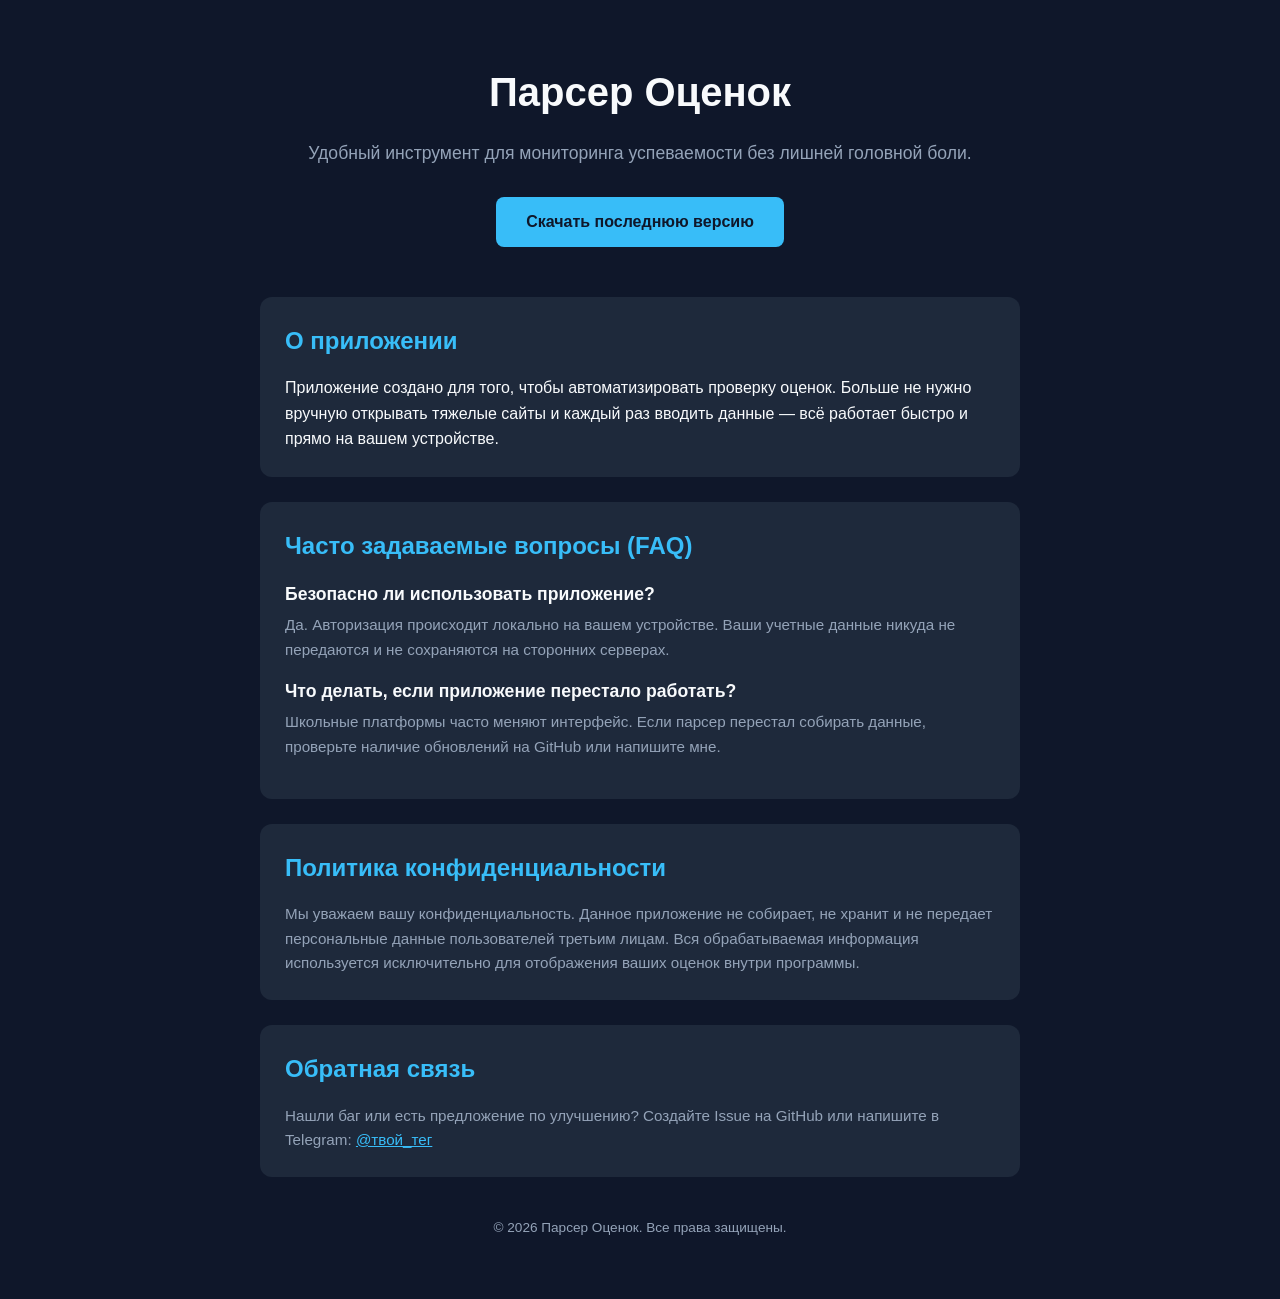
==== index.html @ 90a12544 "Add initial index.html for Парсер Оценок application Initial commit of the index.html file containin" ====
<!DOCTYPE html>
<html lang="ru">
<head>
    <meta charset="UTF-8">
    <meta name="viewport" content="width=device-width, initial-scale=1.0">
    <title>Парсер Оценок — Быстрый доступ к успеваемости</title>
    <style>
        :root {
            --bg-color: #0f172a;
            --card-bg: #1e293b;
            --text-color: #f8fafc;
            --text-muted: #94a3b8;
            --accent: #38bdf8;
            --accent-hover: #0ea5e9;
        }
        * {
            box-sizing: border-box;
            margin: 0;
            padding: 0;
            font-family: -apple-system, BlinkMacSystemFont, "Segoe UI", Roboto, sans-serif;
        }
        body {
            background-color: var(--bg-color);
            color: var(--text-color);
            line-height: 1.6;
            padding: 20px;
        }
        .container {
            max-width: 800px;
            margin: 0 auto;
            padding: 40px 20px;
        }
        header {
            text-align: center;
            margin-bottom: 50px;
        }
        h1 {
            font-size: 2.5rem;
            margin-bottom: 15px;
            color: var(--text-color);
        }
        p.subtitle {
            font-size: 1.1rem;
            color: var(--text-muted);
            margin-bottom: 30px;
        }
        .btn {
            display: inline-block;
            background-color: var(--accent);
            color: #0f172a;
            font-weight: bold;
            padding: 12px 30px;
            border-radius: 8px;
            text-decoration: none;
            transition: background 0.2s;
        }
        .btn:hover {
            background-color: var(--accent-hover);
        }
        section {
            background: var(--card-bg);
            padding: 25px;
            border-radius: 12px;
            margin-bottom: 25px;
        }
        h2 {
            font-size: 1.5rem;
            margin-bottom: 15px;
            color: var(--accent);
        }
        ul {
            padding-left: 20px;
            color: var(--text-muted);
        }
        li {
            margin-bottom: 10px;
        }
        .faq-item {
            margin-bottom: 15px;
        }
        .faq-item h3 {
            font-size: 1.1rem;
            margin-bottom: 5px;
        }
        .faq-item p {
            color: var(--text-muted);
            font-size: 0.95rem;
        }
        footer {
            text-align: center;
            color: var(--text-muted);
            font-size: 0.85rem;
            margin-top: 40px;
        }
    </style>
</head>
<body>
    <div class="container">
        <header>
            <h1>Парсер Оценок</h1>
            <p class="subtitle">Удобный инструмент для мониторинга успеваемости без лишней головной боли.</p>
            <a href="https://github.com/ТВОЙ_АККАУНТ/ТВОЙ_РЕПОЗИТОРИЙ/releases/latest" class="btn">Скачать последнюю версию</a>
        </header>

        <section>
            <h2>О приложении</h2>
            <p>Приложение создано для того, чтобы автоматизировать проверку оценок. Больше не нужно вручную открывать тяжелые сайты и каждый раз вводить данные — всё работает быстро и прямо на вашем устройстве.</p>
        </section>

        <section>
            <h2>Часто задаваемые вопросы (FAQ)</h2>
            <div class="faq-item">
                <h3>Безопасно ли использовать приложение?</h3>
                <p>Да. Авторизация происходит локально на вашем устройстве. Ваши учетные данные никуда не передаются и не сохраняются на сторонних серверах.</p>
            </div>
            <div class="faq-item">
                <h3>Что делать, если приложение перестало работать?</h3>
                <p>Школьные платформы часто меняют интерфейс. Если парсер перестал собирать данные, проверьте наличие обновлений на GitHub или напишите мне.</p>
            </div>
        </section>

        <section>
            <h2>Политика конфиденциальности</h2>
            <p style="color: var(--text-muted); font-size: 0.95rem;">
                Мы уважаем вашу конфиденциальность. Данное приложение не собирает, не хранит и не передает персональные данные пользователей третьим лицам. Вся обрабатываемая информация используется исключительно для отображения ваших оценок внутри программы.
            </p>
        </section>

        <section>
            <h2>Обратная связь</h2>
            <p style="color: var(--text-muted); font-size: 0.95rem;">
                Нашли баг или есть предложение по улучшению? Создайте Issue на GitHub или напишите в Telegram: <a href="https://t.me/ТВОЙ_ТЕЛЕГРАМ" style="color: var(--accent);">@твой_тег</a>
            </p>
        </section>

        <footer>
            <p>&copy; 2026 Парсер Оценок. Все права защищены.</p>
        </footer>
    </div>
</body>
</html>
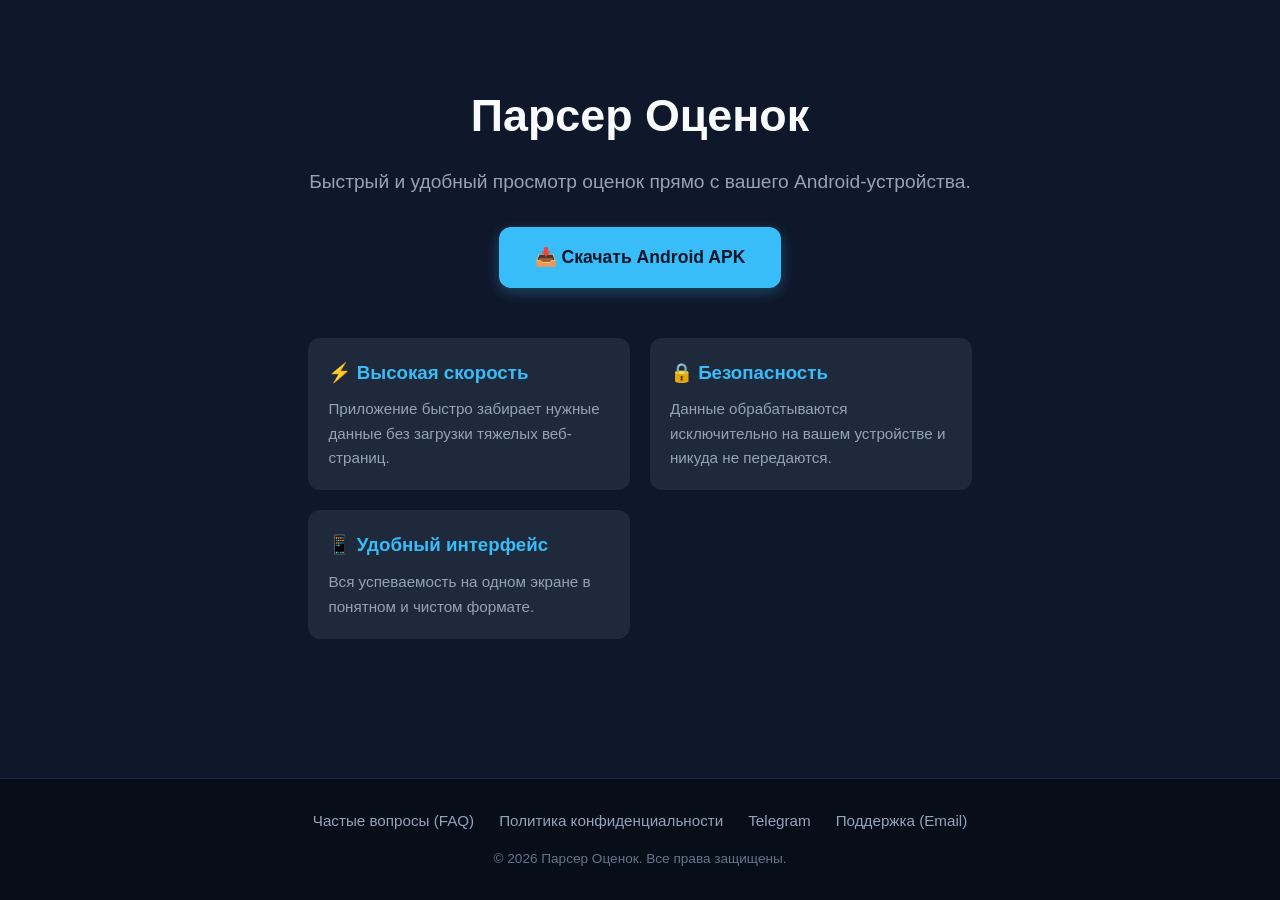
==== commit f147c358: "Revise index.html for title and layout enhancements Updated the title and improved the layout and st" ====
--- a/index.html
+++ b/index.html
@@ -3,7 +3,7 @@
 <head>
     <meta charset="UTF-8">
     <meta name="viewport" content="width=device-width, initial-scale=1.0">
-    <title>Парсер Оценок — Быстрый доступ к успеваемости</title>
+    <title>Парсер Оценок — Скачать APK</title>
     <style>
         :root {
             --bg-color: #0f172a;
@@ -13,129 +13,75 @@
             --accent: #38bdf8;
             --accent-hover: #0ea5e9;
         }
-        * {
-            box-sizing: border-box;
-            margin: 0;
-            padding: 0;
-            font-family: -apple-system, BlinkMacSystemFont, "Segoe UI", Roboto, sans-serif;
-        }
-        body {
-            background-color: var(--bg-color);
-            color: var(--text-color);
-            line-height: 1.6;
-            padding: 20px;
-        }
-        .container {
-            max-width: 800px;
-            margin: 0 auto;
-            padding: 40px 20px;
-        }
-        header {
-            text-align: center;
-            margin-bottom: 50px;
-        }
-        h1 {
-            font-size: 2.5rem;
-            margin-bottom: 15px;
-            color: var(--text-color);
-        }
-        p.subtitle {
-            font-size: 1.1rem;
-            color: var(--text-muted);
-            margin-bottom: 30px;
-        }
-        .btn {
-            display: inline-block;
+        * { box-sizing: border-box; margin: 0; padding: 0; font-family: -apple-system, BlinkMacSystemFont, "Segoe UI", Roboto, sans-serif; }
+        body { background-color: var(--bg-color); color: var(--text-color); line-height: 1.6; display: flex; flex-direction: column; min-height: 100vh; }
+        .container { max-width: 800px; margin: 0 auto; padding: 40px 20px; flex: 1; }
+        header { text-align: center; margin-top: 40px; margin-bottom: 40px; }
+        h1 { font-size: 2.8rem; margin-bottom: 15px; }
+        p.subtitle { font-size: 1.2rem; color: var(--text-muted); margin-bottom: 30px; }
+        .btn-download {
+            display: inline-flex;
+            align-items: center;
+            gap: 10px;
             background-color: var(--accent);
             color: #0f172a;
             font-weight: bold;
-            padding: 12px 30px;
-            border-radius: 8px;
+            font-size: 1.1rem;
+            padding: 16px 36px;
+            border-radius: 12px;
             text-decoration: none;
-            transition: background 0.2s;
+            transition: all 0.2s ease;
+            box-shadow: 0 4px 14px rgba(56, 189, 248, 0.3);
         }
-        .btn:hover {
-            background-color: var(--accent-hover);
-        }
-        section {
-            background: var(--card-bg);
-            padding: 25px;
-            border-radius: 12px;
-            margin-bottom: 25px;
-        }
-        h2 {
-            font-size: 1.5rem;
-            margin-bottom: 15px;
-            color: var(--accent);
-        }
-        ul {
-            padding-left: 20px;
-            color: var(--text-muted);
-        }
-        li {
-            margin-bottom: 10px;
-        }
-        .faq-item {
-            margin-bottom: 15px;
-        }
-        .faq-item h3 {
-            font-size: 1.1rem;
-            margin-bottom: 5px;
-        }
-        .faq-item p {
-            color: var(--text-muted);
-            font-size: 0.95rem;
-        }
-        footer {
-            text-align: center;
-            color: var(--text-muted);
-            font-size: 0.85rem;
-            margin-top: 40px;
-        }
+        .btn-download:hover { background-color: var(--accent-hover); transform: translateY(-2px); }
+        .features { display: grid; grid-template-columns: repeat(auto-fit, minmax(220px, 1fr)); gap: 20px; margin-top: 50px; }
+        .feature-card { background: var(--card-bg); padding: 20px; border-radius: 12px; }
+        .feature-card h3 { color: var(--accent); margin-bottom: 10px; }
+        .feature-card p { color: var(--text-muted); font-size: 0.95rem; }
+        
+        /* Подвал сайта (Footer) */
+        footer { background: #070d19; padding: 30px 20px; text-align: center; border-top: 1px solid #1e293b; margin-top: 60px; }
+        .footer-links { display: flex; justify-content: center; gap: 25px; flex-wrap: wrap; margin-bottom: 15px; }
+        .footer-links a { color: var(--text-muted); text-decoration: none; font-size: 0.95rem; transition: color 0.2s; }
+        .footer-links a:hover { color: var(--accent); }
+        .copyright { color: #64748b; font-size: 0.85rem; }
     </style>
 </head>
 <body>
     <div class="container">
         <header>
             <h1>Парсер Оценок</h1>
-            <p class="subtitle">Удобный инструмент для мониторинга успеваемости без лишней головной боли.</p>
-            <a href="https://github.com/ТВОЙ_АККАУНТ/ТВОЙ_РЕПОЗИТОРИЙ/releases/latest" class="btn">Скачать последнюю версию</a>
+            <p class="subtitle">Быстрый и удобный просмотр оценок прямо с вашего Android-устройства.</p>
+            <!-- Ссылку ниже замени на скопированную ссылку на .apk из GitHub Releases -->
+            <a href="ВСТАВЬ_СЮДА_ПРЯМУЮ_ССЫЛКУ_НА_APK" class="btn-download">
+                📥 Скачать Android APK
+            </a>
         </header>
 
-        <section>
-            <h2>О приложении</h2>
-            <p>Приложение создано для того, чтобы автоматизировать проверку оценок. Больше не нужно вручную открывать тяжелые сайты и каждый раз вводить данные — всё работает быстро и прямо на вашем устройстве.</p>
-        </section>
+        <div class="features">
+            <div class="feature-card">
+                <h3>⚡ Высокая скорость</h3>
+                <p>Приложение быстро забирает нужные данные без загрузки тяжелых веб-страниц.</p>
+            </div>
+            <div class="feature-card">
+                <h3>🔒 Безопасность</h3>
+                <p>Данные обрабатываются исключительно на вашем устройстве и никуда не передаются.</p>
+            </div>
+            <div class="feature-card">
+                <h3>📱 Удобный интерфейс</h3>
+                <p>Вся успеваемость на одном экране в понятном и чистом формате.</p>
+            </div>
+        </div>
+    </div>
 
-        <section>
-            <h2>Часто задаваемые вопросы (FAQ)</h2>
-            <div class="faq-item">
-                <h3>Безопасно ли использовать приложение?</h3>
-                <p>Да. Авторизация происходит локально на вашем устройстве. Ваши учетные данные никуда не передаются и не сохраняются на сторонних серверах.</p>
-            </div>
-            <div class="faq-item">
-                <h3>Что делать, если приложение перестало работать?</h3>
-                <p>Школьные платформы часто меняют интерфейс. Если парсер перестал собирать данные, проверьте наличие обновлений на GitHub или напишите мне.</p>
-            </div>
-        </section>
-
-        <section>
-            <h2>Политика конфиденциальности</h2>
-            <p style="color: var(--text-muted); font-size: 0.95rem;">
-                Мы уважаем вашу конфиденциальность. Данное приложение не собирает, не хранит и не передает персональные данные пользователей третьим лицам. Вся обрабатываемая информация используется исключительно для отображения ваших оценок внутри программы.
-            </p>
-        </section>
-
-        <section>
-            <h2>Обратная связь</h2>
-            <p style="color: var(--text-muted); font-size: 0.95rem;">
-                Нашли баг или есть предложение по улучшению? Создайте Issue на GitHub или напишите в Telegram: <a href="https://t.me/ТВОЙ_ТЕЛЕГРАМ" style="color: var(--accent);">@твой_тег</a>
-            </p>
-        </section>
-
-        <footer>
-            <p>&copy; 2026 Парсер Оценок. Все права защищены.</p>
-        </footer>
-    </div>
+    <footer>
+        <div class="footer-links">
+            <a href="faq.html">Частые вопросы (FAQ)</a>
+            <a href="privacy.html">Политика конфиденциальности</a>
+            <a href="https://t.me/ТВОЙ_ТЕЛЕГРАМ" target="_blank">Telegram</a>
+            <a href="mailto:твой_email@gmail.com">Поддержка (Email)</a>
+        </div>
+        <p class="copyright">&copy; 2026 Парсер Оценок. Все права защищены.</p>
+    </footer>
 </body>
 </html>
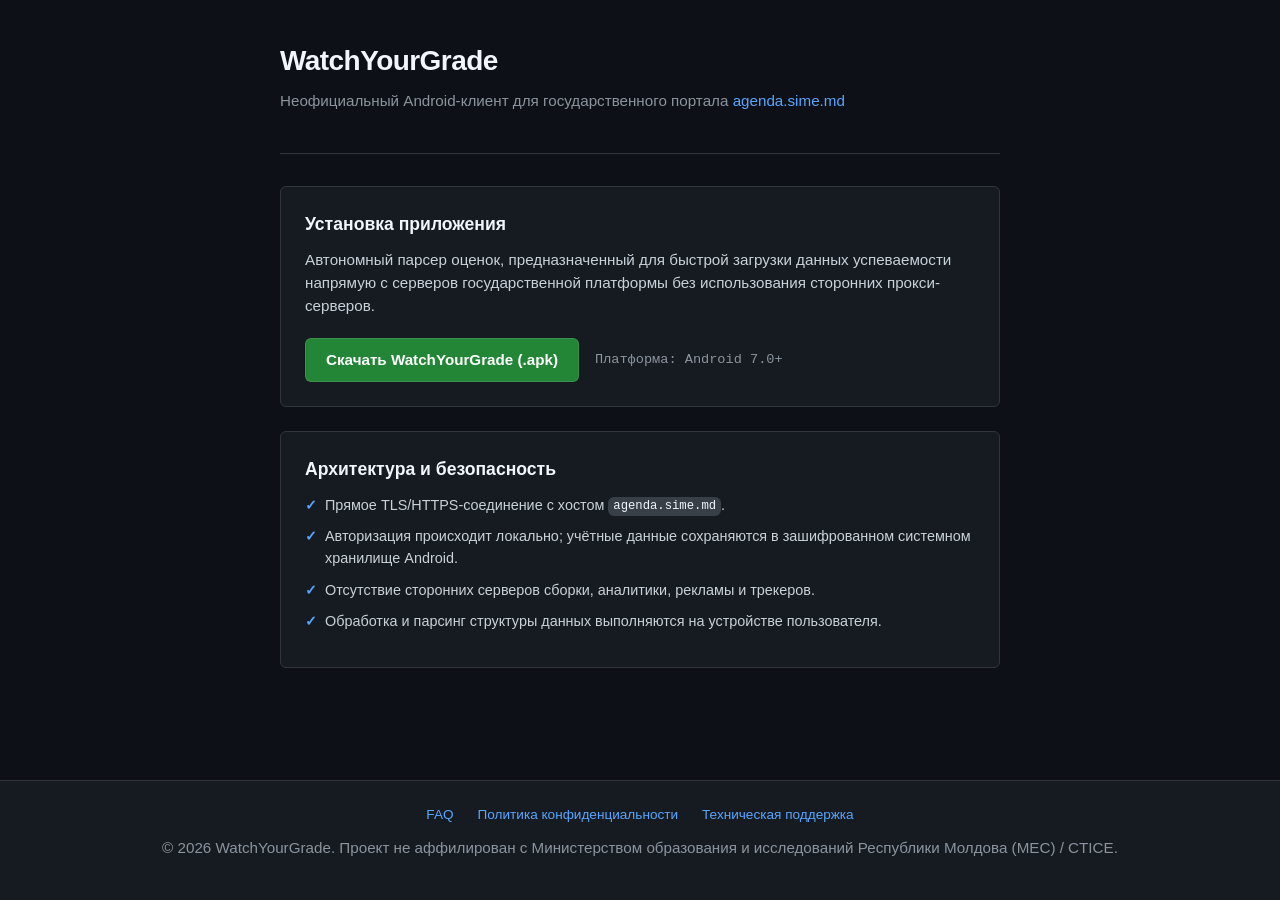
==== commit 833afc67: "Revise index.html for WatchYourGrade app Updated the title and meta description for SEO. Modified st" ====
--- a/index.html
+++ b/index.html
@@ -3,85 +3,234 @@
 <head>
     <meta charset="UTF-8">
     <meta name="viewport" content="width=device-width, initial-scale=1.0">
-    <title>Парсер Оценок — Скачать APK</title>
+    <meta name="description" content="WatchYourGrade — автономный неофициальный Android-клиент для электронного дневника agenda.sime.md">
+    <title>WatchYourGrade — Android Client for agenda.sime.md</title>
     <style>
         :root {
-            --bg-color: #0f172a;
-            --card-bg: #1e293b;
-            --text-color: #f8fafc;
-            --text-muted: #94a3b8;
-            --accent: #38bdf8;
-            --accent-hover: #0ea5e9;
-        }
-        * { box-sizing: border-box; margin: 0; padding: 0; font-family: -apple-system, BlinkMacSystemFont, "Segoe UI", Roboto, sans-serif; }
-        body { background-color: var(--bg-color); color: var(--text-color); line-height: 1.6; display: flex; flex-direction: column; min-height: 100vh; }
-        .container { max-width: 800px; margin: 0 auto; padding: 40px 20px; flex: 1; }
-        header { text-align: center; margin-top: 40px; margin-bottom: 40px; }
-        h1 { font-size: 2.8rem; margin-bottom: 15px; }
-        p.subtitle { font-size: 1.2rem; color: var(--text-muted); margin-bottom: 30px; }
+            --bg: #0d1117;
+            --panel: #161b22;
+            --border: #30363d;
+            --text-main: #c9d1d9;
+            --text-heading: #f0f6fc;
+            --text-muted: #8b949e;
+            --accent: #58a6ff;
+            --btn-bg: #238636;
+            --btn-hover: #2ea043;
+            --code-bg: #6e768166;
+        }
+
+        * {
+            box-sizing: border-box;
+            margin: 0;
+            padding: 0;
+            font-family: -apple-system, BlinkMacSystemFont, "Segoe UI", Helvetica, Arial, sans-serif;
+        }
+
+        body {
+            background-color: var(--bg);
+            color: var(--text-main);
+            line-height: 1.5;
+            display: flex;
+            flex-direction: column;
+            min-height: 100vh;
+            padding: 0;
+            margin: 0;
+        }
+
+        .container {
+            max-width: 760px;
+            width: 100%;
+            margin: 0 auto;
+            padding: 40px 20px;
+            flex: 1;
+        }
+
+        header {
+            border-bottom: 1px solid var(--border);
+            padding-bottom: 24px;
+            margin-bottom: 32px;
+        }
+
+        h1 {
+            font-size: 1.75rem;
+            color: var(--text-heading);
+            font-weight: 600;
+            letter-spacing: -0.02em;
+            margin-bottom: 8px;
+        }
+
+        .subtitle {
+            color: var(--text-muted);
+            font-size: 0.95rem;
+        }
+
+        .subtitle a {
+            color: var(--accent);
+            text-decoration: none;
+        }
+
+        .subtitle a:hover {
+            text-decoration: underline;
+        }
+
+        .card {
+            background-color: var(--panel);
+            border: 1px solid var(--border);
+            border-radius: 6px;
+            padding: 24px;
+            margin-bottom: 24px;
+        }
+
+        .card-title {
+            font-size: 1.1rem;
+            color: var(--text-heading);
+            font-weight: 600;
+            margin-bottom: 12px;
+            display: flex;
+            align-items: center;
+            justify-content: space-between;
+        }
+
+        p {
+            font-size: 0.95rem;
+            color: var(--text-main);
+            margin-bottom: 16px;
+        }
+
+        .download-area {
+            display: flex;
+            align-items: center;
+            gap: 16px;
+            flex-wrap: wrap;
+            margin-top: 20px;
+        }
+
         .btn-download {
             display: inline-flex;
             align-items: center;
-            gap: 10px;
-            background-color: var(--accent);
-            color: #0f172a;
+            justify-content: center;
+            background-color: var(--btn-bg);
+            color: #ffffff;
+            font-weight: 600;
+            font-size: 0.95rem;
+            padding: 10px 20px;
+            border-radius: 6px;
+            text-decoration: none;
+            transition: background-color 0.15s ease;
+            border: 1px solid rgba(240, 246, 252, 0.1);
+        }
+
+        .btn-download:hover {
+            background-color: var(--btn-hover);
+        }
+
+        .file-info {
+            font-size: 0.85rem;
+            color: var(--text-muted);
+            font-family: ui-monospace, SFMono-Regular, SF Mono, Menlo, Consolas, Liberation Mono, monospace;
+        }
+
+        ul.spec-list {
+            list-style: none;
+            padding: 0;
+        }
+
+        ul.spec-list li {
+            font-size: 0.9rem;
+            color: var(--text-main);
+            margin-bottom: 10px;
+            padding-left: 20px;
+            position: relative;
+        }
+
+        ul.spec-list li::before {
+            content: "✓";
+            position: absolute;
+            left: 0;
+            color: var(--accent);
             font-weight: bold;
-            font-size: 1.1rem;
-            padding: 16px 36px;
-            border-radius: 12px;
+        }
+
+        code {
+            font-family: ui-monospace, SFMono-Regular, SF Mono, Menlo, Consolas, Liberation Mono, monospace;
+            font-size: 0.85em;
+            background-color: var(--code-bg);
+            padding: 0.2em 0.4em;
+            border-radius: 6px;
+            color: var(--text-heading);
+        }
+
+        footer {
+            border-top: 1px solid var(--border);
+            padding: 24px 20px;
+            background-color: var(--panel);
+            text-align: center;
+            font-size: 0.85rem;
+        }
+
+        .footer-links {
+            display: flex;
+            justify-content: center;
+            gap: 24px;
+            margin-bottom: 12px;
+            flex-wrap: wrap;
+        }
+
+        .footer-links a {
+            color: var(--accent);
             text-decoration: none;
-            transition: all 0.2s ease;
-            box-shadow: 0 4px 14px rgba(56, 189, 248, 0.3);
-        }
-        .btn-download:hover { background-color: var(--accent-hover); transform: translateY(-2px); }
-        .features { display: grid; grid-template-columns: repeat(auto-fit, minmax(220px, 1fr)); gap: 20px; margin-top: 50px; }
-        .feature-card { background: var(--card-bg); padding: 20px; border-radius: 12px; }
-        .feature-card h3 { color: var(--accent); margin-bottom: 10px; }
-        .feature-card p { color: var(--text-muted); font-size: 0.95rem; }
-        
-        /* Подвал сайта (Footer) */
-        footer { background: #070d19; padding: 30px 20px; text-align: center; border-top: 1px solid #1e293b; margin-top: 60px; }
-        .footer-links { display: flex; justify-content: center; gap: 25px; flex-wrap: wrap; margin-bottom: 15px; }
-        .footer-links a { color: var(--text-muted); text-decoration: none; font-size: 0.95rem; transition: color 0.2s; }
-        .footer-links a:hover { color: var(--accent); }
-        .copyright { color: #64748b; font-size: 0.85rem; }
+        }
+
+        .footer-links a:hover {
+            text-decoration: underline;
+        }
+
+        .copyright {
+            color: var(--text-muted);
+        }
     </style>
 </head>
 <body>
     <div class="container">
         <header>
-            <h1>Парсер Оценок</h1>
-            <p class="subtitle">Быстрый и удобный просмотр оценок прямо с вашего Android-устройства.</p>
-            <!-- Ссылку ниже замени на скопированную ссылку на .apk из GitHub Releases -->
-            <a href="ВСТАВЬ_СЮДА_ПРЯМУЮ_ССЫЛКУ_НА_APK" class="btn-download">
-                📥 Скачать Android APK
-            </a>
+            <h1>WatchYourGrade</h1>
+            <p class="subtitle">
+                Неофициальный Android-клиент для государственного портала <a href="https://agenda.sime.md" target="_blank" rel="noopener noreferrer">agenda.sime.md</a>
+            </p>
         </header>
 
-        <div class="features">
-            <div class="feature-card">
-                <h3>⚡ Высокая скорость</h3>
-                <p>Приложение быстро забирает нужные данные без загрузки тяжелых веб-страниц.</p>
+        <section class="card">
+            <h2 class="card-title">Установка приложения</h2>
+            <p>
+                Автономный парсер оценок, предназначенный для быстрой загрузки данных успеваемости напрямую с серверов государственной платформы без использования сторонних прокси-серверов.
+            </p>
+            <div class="download-area">
+                <!-- ССЫЛКА НА APK: Вставь ниже свою прямую ссылку из GitHub Releases -->
+                <a href="https://github.com/ВАШ_АККАУНТ/ВАШ_РЕПОЗИТОРИЙ/releases/latest/download/WatchYourGrade.apk" class="btn-download">
+                    Скачать WatchYourGrade (.apk)
+                </a>
+                <span class="file-info">Платформа: Android 7.0+</span>
             </div>
-            <div class="feature-card">
-                <h3>🔒 Безопасность</h3>
-                <p>Данные обрабатываются исключительно на вашем устройстве и никуда не передаются.</p>
-            </div>
-            <div class="feature-card">
-                <h3>📱 Удобный интерфейс</h3>
-                <p>Вся успеваемость на одном экране в понятном и чистом формате.</p>
-            </div>
-        </div>
+        </section>
+
+        <section class="card">
+            <h2 class="card-title">Архитектура и безопасность</h2>
+            <ul class="spec-list">
+                <li>Прямое TLS/HTTPS-соединение с хостом <code>agenda.sime.md</code>.</li>
+                <li>Авторизация происходит локально; учётные данные сохраняются в зашифрованном системном хранилище Android.</li>
+                <li>Отсутствие сторонних серверов сборки, аналитики, рекламы и трекеров.</li>
+                <li>Обработка и парсинг структуры данных выполняются на устройстве пользователя.</li>
+            </ul>
+        </section>
     </div>
 
     <footer>
         <div class="footer-links">
-            <a href="faq.html">Частые вопросы (FAQ)</a>
+            <a href="faq.html">FAQ</a>
             <a href="privacy.html">Политика конфиденциальности</a>
-            <a href="https://t.me/ТВОЙ_ТЕЛЕГРАМ" target="_blank">Telegram</a>
-            <a href="mailto:твой_email@gmail.com">Поддержка (Email)</a>
+            <a href="mailto:support.watchyourgrade@gmail.com">Техническая поддержка</a>
         </div>
-        <p class="copyright">&copy; 2026 Парсер Оценок. Все права защищены.</p>
+        <p class="copyright">&copy; 2026 WatchYourGrade. Проект не аффилирован с Министерством образования и исследований Республики Молдова (MEC) / CTICE.</p>
     </footer>
 </body>
 </html>
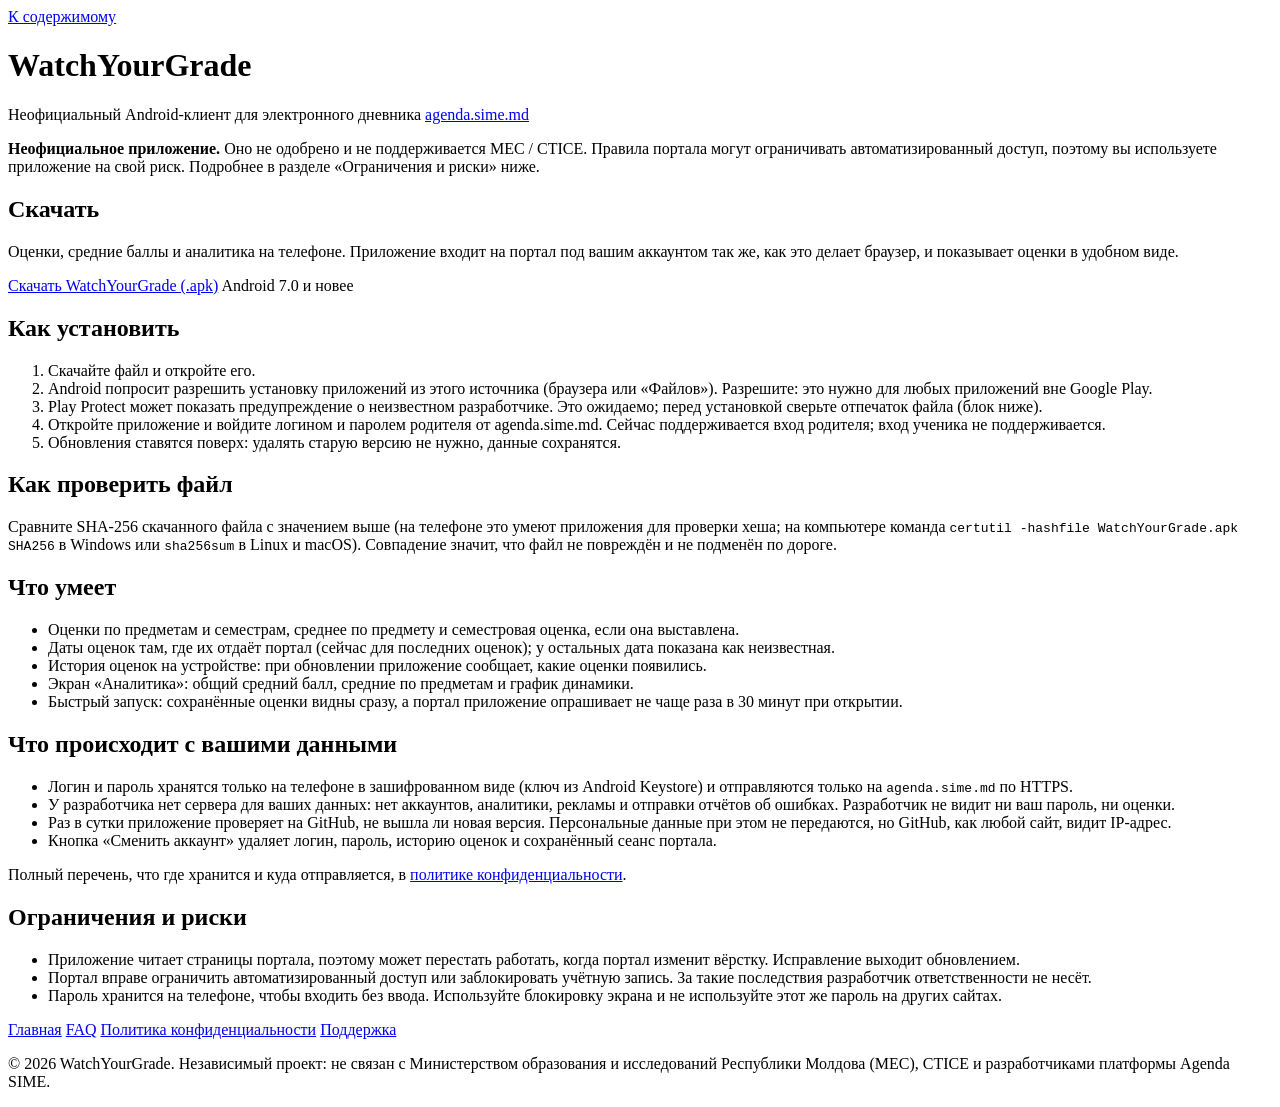
==== commit 60b43c81: "Add files via upload" ====
--- a/index.html
+++ b/index.html
@@ -1,236 +1,106 @@
 <!DOCTYPE html>
 <html lang="ru">
 <head>
-    <meta charset="UTF-8">
-    <meta name="viewport" content="width=device-width, initial-scale=1.0">
-    <meta name="description" content="WatchYourGrade — автономный неофициальный Android-клиент для электронного дневника agenda.sime.md">
-    <title>WatchYourGrade — Android Client for agenda.sime.md</title>
-    <style>
-        :root {
-            --bg: #0d1117;
-            --panel: #161b22;
-            --border: #30363d;
-            --text-main: #c9d1d9;
-            --text-heading: #f0f6fc;
-            --text-muted: #8b949e;
-            --accent: #58a6ff;
-            --btn-bg: #238636;
-            --btn-hover: #2ea043;
-            --code-bg: #6e768166;
-        }
-
-        * {
-            box-sizing: border-box;
-            margin: 0;
-            padding: 0;
-            font-family: -apple-system, BlinkMacSystemFont, "Segoe UI", Helvetica, Arial, sans-serif;
-        }
-
-        body {
-            background-color: var(--bg);
-            color: var(--text-main);
-            line-height: 1.5;
-            display: flex;
-            flex-direction: column;
-            min-height: 100vh;
-            padding: 0;
-            margin: 0;
-        }
-
-        .container {
-            max-width: 760px;
-            width: 100%;
-            margin: 0 auto;
-            padding: 40px 20px;
-            flex: 1;
-        }
-
-        header {
-            border-bottom: 1px solid var(--border);
-            padding-bottom: 24px;
-            margin-bottom: 32px;
-        }
-
-        h1 {
-            font-size: 1.75rem;
-            color: var(--text-heading);
-            font-weight: 600;
-            letter-spacing: -0.02em;
-            margin-bottom: 8px;
-        }
-
-        .subtitle {
-            color: var(--text-muted);
-            font-size: 0.95rem;
-        }
-
-        .subtitle a {
-            color: var(--accent);
-            text-decoration: none;
-        }
-
-        .subtitle a:hover {
-            text-decoration: underline;
-        }
-
-        .card {
-            background-color: var(--panel);
-            border: 1px solid var(--border);
-            border-radius: 6px;
-            padding: 24px;
-            margin-bottom: 24px;
-        }
-
-        .card-title {
-            font-size: 1.1rem;
-            color: var(--text-heading);
-            font-weight: 600;
-            margin-bottom: 12px;
-            display: flex;
-            align-items: center;
-            justify-content: space-between;
-        }
-
-        p {
-            font-size: 0.95rem;
-            color: var(--text-main);
-            margin-bottom: 16px;
-        }
-
-        .download-area {
-            display: flex;
-            align-items: center;
-            gap: 16px;
-            flex-wrap: wrap;
-            margin-top: 20px;
-        }
-
-        .btn-download {
-            display: inline-flex;
-            align-items: center;
-            justify-content: center;
-            background-color: var(--btn-bg);
-            color: #ffffff;
-            font-weight: 600;
-            font-size: 0.95rem;
-            padding: 10px 20px;
-            border-radius: 6px;
-            text-decoration: none;
-            transition: background-color 0.15s ease;
-            border: 1px solid rgba(240, 246, 252, 0.1);
-        }
-
-        .btn-download:hover {
-            background-color: var(--btn-hover);
-        }
-
-        .file-info {
-            font-size: 0.85rem;
-            color: var(--text-muted);
-            font-family: ui-monospace, SFMono-Regular, SF Mono, Menlo, Consolas, Liberation Mono, monospace;
-        }
-
-        ul.spec-list {
-            list-style: none;
-            padding: 0;
-        }
-
-        ul.spec-list li {
-            font-size: 0.9rem;
-            color: var(--text-main);
-            margin-bottom: 10px;
-            padding-left: 20px;
-            position: relative;
-        }
-
-        ul.spec-list li::before {
-            content: "✓";
-            position: absolute;
-            left: 0;
-            color: var(--accent);
-            font-weight: bold;
-        }
-
-        code {
-            font-family: ui-monospace, SFMono-Regular, SF Mono, Menlo, Consolas, Liberation Mono, monospace;
-            font-size: 0.85em;
-            background-color: var(--code-bg);
-            padding: 0.2em 0.4em;
-            border-radius: 6px;
-            color: var(--text-heading);
-        }
-
-        footer {
-            border-top: 1px solid var(--border);
-            padding: 24px 20px;
-            background-color: var(--panel);
-            text-align: center;
-            font-size: 0.85rem;
-        }
-
-        .footer-links {
-            display: flex;
-            justify-content: center;
-            gap: 24px;
-            margin-bottom: 12px;
-            flex-wrap: wrap;
-        }
-
-        .footer-links a {
-            color: var(--accent);
-            text-decoration: none;
-        }
-
-        .footer-links a:hover {
-            text-decoration: underline;
-        }
-
-        .copyright {
-            color: var(--text-muted);
-        }
-    </style>
+<meta charset="UTF-8">
+<meta name="viewport" content="width=device-width, initial-scale=1.0">
+<meta http-equiv="Content-Security-Policy" content="default-src 'none'; img-src 'self' data:; style-src 'self'; script-src 'self'; connect-src 'self'; base-uri 'none'; form-action 'none'">
+<!-- Пока сайт не запущен публично, скрываем его от поисковиков. При запуске удали эту строку. -->
+<meta name="robots" content="noindex, nofollow">
+<link rel="icon" href="data:image/svg+xml,%3Csvg xmlns='http://www.w3.org/2000/svg' viewBox='0 0 32 32'%3E%3Crect width='32' height='32' rx='6' fill='%23238636'/%3E%3Cpath d='M8 17l5 5 11-12' stroke='%23fff' stroke-width='3' fill='none'/%3E%3C/svg%3E">
+<link rel="stylesheet" href="assets/style.css">
+<meta name="description" content="WatchYourGrade: неофициальный Android-клиент для электронного дневника agenda.sime.md. Данные остаются на вашем телефоне.">
+<title>WatchYourGrade: Android-клиент для agenda.sime.md</title>
 </head>
 <body>
-    <div class="container">
-        <header>
-            <h1>WatchYourGrade</h1>
-            <p class="subtitle">
-                Неофициальный Android-клиент для государственного портала <a href="https://agenda.sime.md" target="_blank" rel="noopener noreferrer">agenda.sime.md</a>
-            </p>
-        </header>
+<a class="skip-link" href="#main">К содержимому</a>
+<div class="container">
+  <header>
+    <h1>WatchYourGrade</h1>
+    <p class="subtitle">Неофициальный Android-клиент для электронного дневника <a href="https://agenda.sime.md" target="_blank" rel="noopener noreferrer">agenda.sime.md</a></p>
+  </header>
 
-        <section class="card">
-            <h2 class="card-title">Установка приложения</h2>
-            <p>
-                Автономный парсер оценок, предназначенный для быстрой загрузки данных успеваемости напрямую с серверов государственной платформы без использования сторонних прокси-серверов.
-            </p>
-            <div class="download-area">
-                <!-- ССЫЛКА НА APK: Вставь ниже свою прямую ссылку из GitHub Releases -->
-                <a href="https://github.com/ВАШ_АККАУНТ/ВАШ_РЕПОЗИТОРИЙ/releases/latest/download/WatchYourGrade.apk" class="btn-download">
-                    Скачать WatchYourGrade (.apk)
-                </a>
-                <span class="file-info">Платформа: Android 7.0+</span>
-            </div>
-        </section>
-
-        <section class="card">
-            <h2 class="card-title">Архитектура и безопасность</h2>
-            <ul class="spec-list">
-                <li>Прямое TLS/HTTPS-соединение с хостом <code>agenda.sime.md</code>.</li>
-                <li>Авторизация происходит локально; учётные данные сохраняются в зашифрованном системном хранилище Android.</li>
-                <li>Отсутствие сторонних серверов сборки, аналитики, рекламы и трекеров.</li>
-                <li>Обработка и парсинг структуры данных выполняются на устройстве пользователя.</li>
-            </ul>
-        </section>
+  <main id="main">
+    <div class="notice">
+      <p><strong>Неофициальное приложение.</strong> Оно не одобрено и не поддерживается MEC / CTICE. Правила портала могут ограничивать автоматизированный доступ, поэтому вы используете приложение на свой риск. Подробнее в разделе «Ограничения и риски» ниже.</p>
     </div>
 
-    <footer>
-        <div class="footer-links">
-            <a href="faq.html">FAQ</a>
-            <a href="privacy.html">Политика конфиденциальности</a>
-            <a href="mailto:support.watchyourgrade@gmail.com">Техническая поддержка</a>
-        </div>
-        <p class="copyright">&copy; 2026 WatchYourGrade. Проект не аффилирован с Министерством образования и исследований Республики Молдова (MEC) / CTICE.</p>
-    </footer>
+    <section class="card" aria-labelledby="download-title">
+      <h2 id="download-title">Скачать</h2>
+      <p>Оценки, средние баллы и аналитика на телефоне. Приложение входит на портал под вашим аккаунтом так же, как это делает браузер, и показывает оценки в удобном виде.</p>
+      <div class="download-area">
+        <a id="download-btn" class="btn-download" href="#download-title" aria-disabled="true">Скачать WatchYourGrade (.apk)</a>
+        <span class="file-info">Android 7.0 и новее</span>
+      </div>
+      <noscript><p class="meta">Для кнопки скачивания нужен JavaScript.</p></noscript>
+      <div id="latest-box" class="latest-box" hidden>
+        <p>Последняя версия: <strong id="latest-version"></strong><span id="latest-size"></span></p>
+        <p id="latest-notes" class="meta"></p>
+        <p id="latest-sha-row" hidden>SHA-256 файла: <code id="latest-sha"></code></p>
+      </div>
+    </section>
+
+    <section class="card" aria-labelledby="install-title">
+      <h2 id="install-title">Как установить</h2>
+      <ol>
+        <li>Скачайте файл и откройте его.</li>
+        <li>Android попросит разрешить установку приложений из этого источника (браузера или «Файлов»). Разрешите: это нужно для любых приложений вне Google Play.</li>
+        <li>Play Protect может показать предупреждение о неизвестном разработчике. Это ожидаемо; перед установкой сверьте отпечаток файла (блок ниже).</li>
+        <li>Откройте приложение и войдите логином и паролем родителя от agenda.sime.md. Сейчас поддерживается вход родителя; вход ученика не поддерживается.</li>
+        <li>Обновления ставятся поверх: удалять старую версию не нужно, данные сохранятся.</li>
+      </ol>
+    </section>
+
+    <section class="card" aria-labelledby="verify-title">
+      <h2 id="verify-title">Как проверить файл</h2>
+      <p>Сравните SHA-256 скачанного файла с значением выше (на телефоне это умеют приложения для проверки хеша; на компьютере команда <code>certutil -hashfile WatchYourGrade.apk SHA256</code> в Windows или <code>sha256sum</code> в Linux и macOS). Совпадение значит, что файл не повреждён и не подменён по дороге.</p>
+      <div id="cert-box" hidden>
+        <p>Отпечаток сертификата подписи (SHA-256), одинаковый у всех версий:</p>
+        <p><code id="cert-sha"></code></p>
+      </div>
+    </section>
+
+    <section class="card" aria-labelledby="features-title">
+      <h2 id="features-title">Что умеет</h2>
+      <ul class="spec-list">
+        <li>Оценки по предметам и семестрам, среднее по предмету и семестровая оценка, если она выставлена.</li>
+        <li>Даты оценок там, где их отдаёт портал (сейчас для последних оценок); у остальных дата показана как неизвестная.</li>
+        <li>История оценок на устройстве: при обновлении приложение сообщает, какие оценки появились.</li>
+        <li>Экран «Аналитика»: общий средний балл, средние по предметам и график динамики.</li>
+        <li>Быстрый запуск: сохранённые оценки видны сразу, а портал приложение опрашивает не чаще раза в 30 минут при открытии.</li>
+      </ul>
+    </section>
+
+    <section class="card" aria-labelledby="privacy-title">
+      <h2 id="privacy-title">Что происходит с вашими данными</h2>
+      <ul class="spec-list">
+        <li>Логин и пароль хранятся только на телефоне в зашифрованном виде (ключ из Android Keystore) и отправляются только на <code>agenda.sime.md</code> по HTTPS.</li>
+        <li>У разработчика нет сервера для ваших данных: нет аккаунтов, аналитики, рекламы и отправки отчётов об ошибках. Разработчик не видит ни ваш пароль, ни оценки.</li>
+        <li>Раз в сутки приложение проверяет на GitHub, не вышла ли новая версия. Персональные данные при этом не передаются, но GitHub, как любой сайт, видит IP-адрес.</li>
+        <li>Кнопка «Сменить аккаунт» удаляет логин, пароль, историю оценок и сохранённый сеанс портала.</li>
+      </ul>
+      <p>Полный перечень, что где хранится и куда отправляется, в <a href="privacy.html">политике конфиденциальности</a>.</p>
+    </section>
+
+    <section class="card" aria-labelledby="risk-title">
+      <h2 id="risk-title">Ограничения и риски</h2>
+      <ul>
+        <li>Приложение читает страницы портала, поэтому может перестать работать, когда портал изменит вёрстку. Исправление выходит обновлением.</li>
+        <li>Портал вправе ограничить автоматизированный доступ или заблокировать учётную запись. За такие последствия разработчик ответственности не несёт.</li>
+        <li>Пароль хранится на телефоне, чтобы входить без ввода. Используйте блокировку экрана и не используйте этот же пароль на других сайтах.</li>
+      </ul>
+    </section>
+  </main>
+</div>
+<footer>
+  <div class="footer-links">
+    <a href="index.html">Главная</a>
+    <a href="faq.html">FAQ</a>
+    <a href="privacy.html">Политика конфиденциальности</a>
+    <a href="mailto:support.watchyourgrade@gmail.com">Поддержка</a>
+  </div>
+  <p class="copyright">&copy; 2026 WatchYourGrade. Независимый проект: не связан с Министерством образования и исследований Республики Молдова (MEC), CTICE и разработчиками платформы Agenda SIME.</p>
+</footer>
+<script src="assets/config.js"></script>
+<script src="assets/site.js"></script>
 </body>
 </html>
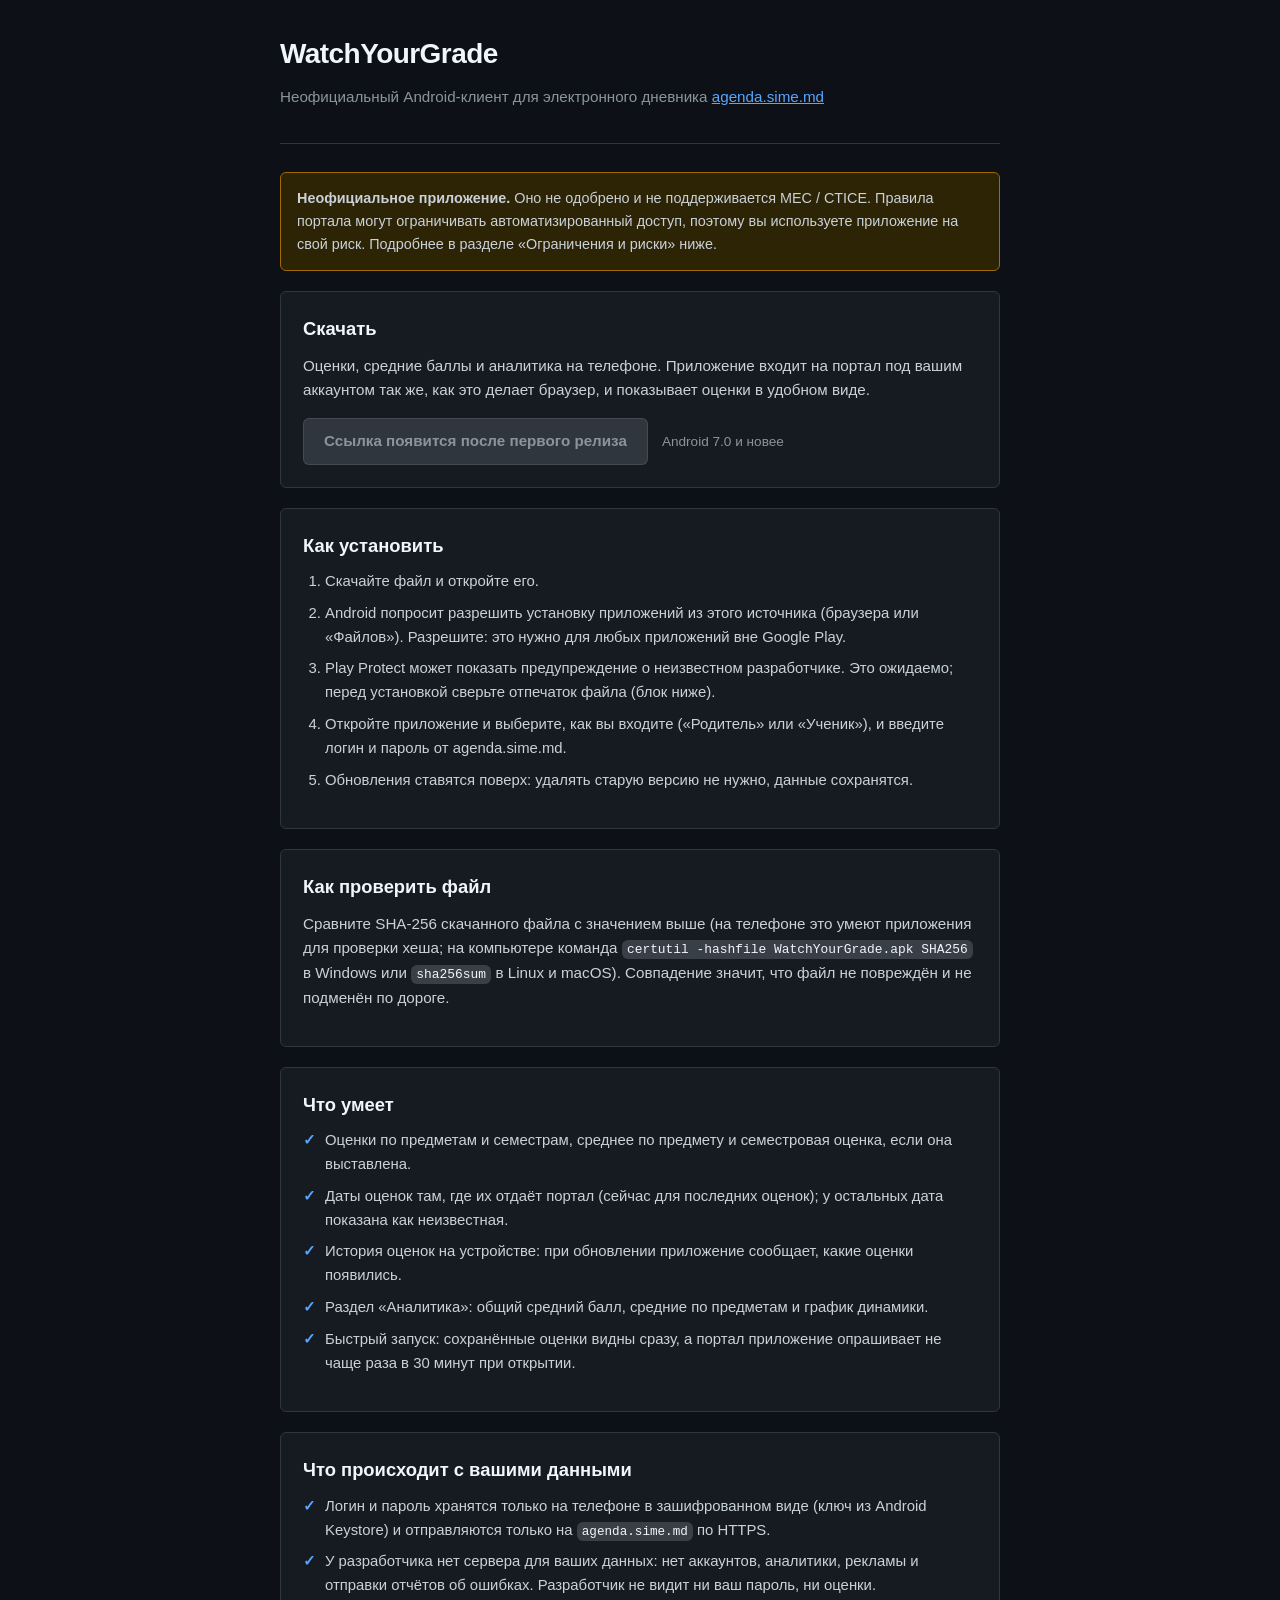
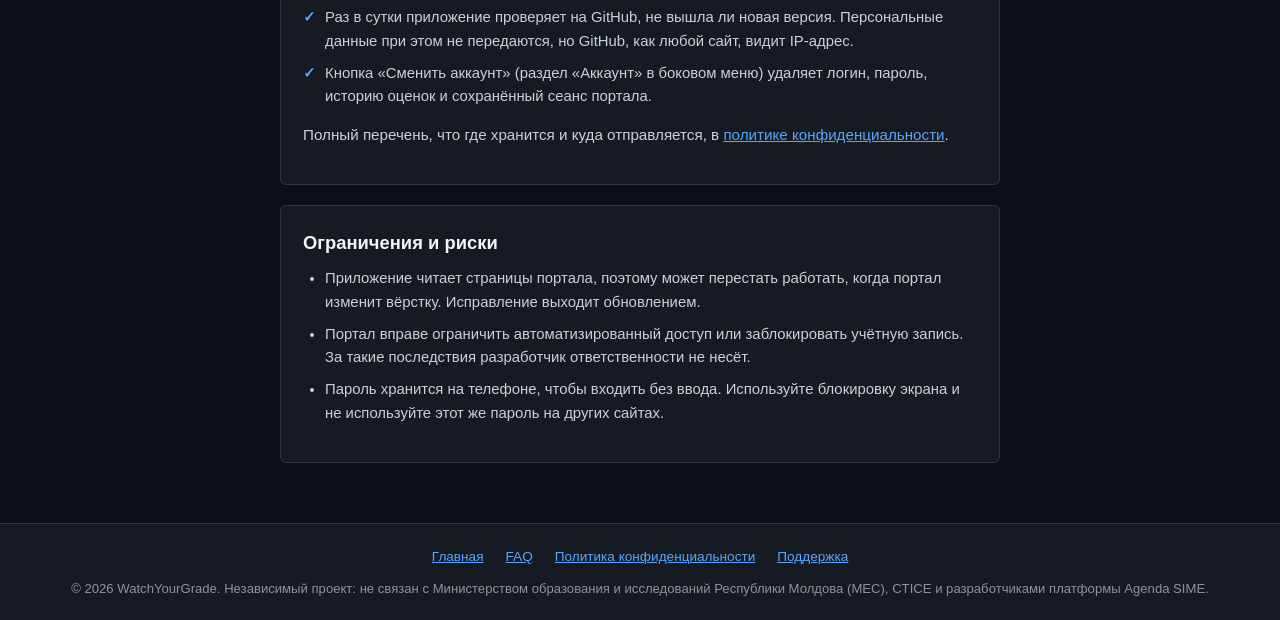
==== commit 6f67dc86: "Update instructions and section titles in index.html" ====
--- a/index.html
+++ b/index.html
@@ -45,7 +45,7 @@
         <li>Скачайте файл и откройте его.</li>
         <li>Android попросит разрешить установку приложений из этого источника (браузера или «Файлов»). Разрешите: это нужно для любых приложений вне Google Play.</li>
         <li>Play Protect может показать предупреждение о неизвестном разработчике. Это ожидаемо; перед установкой сверьте отпечаток файла (блок ниже).</li>
-        <li>Откройте приложение и войдите логином и паролем родителя от agenda.sime.md. Сейчас поддерживается вход родителя; вход ученика не поддерживается.</li>
+        <li>Откройте приложение и выберите, как вы входите («Родитель» или «Ученик»), и введите логин и пароль от agenda.sime.md.</li>
         <li>Обновления ставятся поверх: удалять старую версию не нужно, данные сохранятся.</li>
       </ol>
     </section>
@@ -65,7 +65,7 @@
         <li>Оценки по предметам и семестрам, среднее по предмету и семестровая оценка, если она выставлена.</li>
         <li>Даты оценок там, где их отдаёт портал (сейчас для последних оценок); у остальных дата показана как неизвестная.</li>
         <li>История оценок на устройстве: при обновлении приложение сообщает, какие оценки появились.</li>
-        <li>Экран «Аналитика»: общий средний балл, средние по предметам и график динамики.</li>
+        <li>Раздел «Аналитика»: общий средний балл, средние по предметам и график динамики.</li>
         <li>Быстрый запуск: сохранённые оценки видны сразу, а портал приложение опрашивает не чаще раза в 30 минут при открытии.</li>
       </ul>
     </section>
@@ -76,7 +76,7 @@
         <li>Логин и пароль хранятся только на телефоне в зашифрованном виде (ключ из Android Keystore) и отправляются только на <code>agenda.sime.md</code> по HTTPS.</li>
         <li>У разработчика нет сервера для ваших данных: нет аккаунтов, аналитики, рекламы и отправки отчётов об ошибках. Разработчик не видит ни ваш пароль, ни оценки.</li>
         <li>Раз в сутки приложение проверяет на GitHub, не вышла ли новая версия. Персональные данные при этом не передаются, но GitHub, как любой сайт, видит IP-адрес.</li>
-        <li>Кнопка «Сменить аккаунт» удаляет логин, пароль, историю оценок и сохранённый сеанс портала.</li>
+        <li>Кнопка «Сменить аккаунт» (раздел «Аккаунт» в боковом меню) удаляет логин, пароль, историю оценок и сохранённый сеанс портала.</li>
       </ul>
       <p>Полный перечень, что где хранится и куда отправляется, в <a href="privacy.html">политике конфиденциальности</a>.</p>
     </section>
--- a/assets/style.css
+++ b/assets/style.css
@@ -0,0 +1,119 @@
+:root {
+  color-scheme: dark;
+  --bg: #0d1117;
+  --panel: #161b22;
+  --border: #30363d;
+  --text-main: #c9d1d9;
+  --text-heading: #f0f6fc;
+  --text-muted: #8b949e;
+  --accent: #58a6ff;
+  --btn-bg: #238636;
+  --btn-hover: #2ea043;
+  --warn-bg: #2d2305;
+  --warn-border: #9e6a03;
+  --code-bg: rgba(110, 118, 129, 0.4);
+}
+
+* { box-sizing: border-box; margin: 0; padding: 0; }
+
+html { -webkit-text-size-adjust: 100%; }
+
+body {
+  font-family: -apple-system, BlinkMacSystemFont, "Segoe UI", Helvetica, Arial, sans-serif;
+  background: var(--bg);
+  color: var(--text-main);
+  line-height: 1.6;
+  display: flex;
+  flex-direction: column;
+  min-height: 100vh;
+}
+
+.skip-link {
+  position: absolute;
+  left: -999px;
+  top: 0;
+  background: var(--accent);
+  color: #000;
+  padding: 8px 12px;
+  z-index: 10;
+}
+.skip-link:focus { left: 8px; top: 8px; }
+
+.container { max-width: 760px; width: 100%; margin: 0 auto; padding: 32px 20px 40px; flex: 1; }
+
+header { border-bottom: 1px solid var(--border); padding-bottom: 20px; margin-bottom: 28px; }
+
+.topnav { margin-bottom: 14px; font-size: 0.9rem; }
+
+h1 { font-size: 1.75rem; color: var(--text-heading); font-weight: 600; letter-spacing: -0.02em; margin-bottom: 8px; }
+h2 { font-size: 1.15rem; color: var(--text-heading); font-weight: 600; margin: 28px 0 10px; }
+h3 { font-size: 1rem; color: var(--text-heading); font-weight: 600; margin: 18px 0 8px; }
+.card h2 { margin-top: 0; }
+
+.subtitle { color: var(--text-muted); font-size: 0.95rem; }
+
+p { font-size: 0.95rem; margin-bottom: 14px; }
+
+a { color: var(--accent); }
+a:focus-visible, .btn-download:focus-visible, summary:focus-visible { outline: 2px solid var(--accent); outline-offset: 2px; }
+
+.card { background: var(--panel); border: 1px solid var(--border); border-radius: 6px; padding: 22px; margin-bottom: 20px; }
+
+.notice { background: var(--warn-bg); border: 1px solid var(--warn-border); border-radius: 6px; padding: 14px 16px; margin-bottom: 20px; font-size: 0.9rem; }
+.notice p { font-size: 0.9rem; margin-bottom: 0; }
+
+ul, ol { padding-left: 22px; margin-bottom: 14px; }
+li { font-size: 0.93rem; margin-bottom: 8px; }
+
+ul.spec-list { list-style: none; padding: 0; }
+ul.spec-list li { padding-left: 22px; position: relative; }
+ul.spec-list li::before { content: "✓"; position: absolute; left: 0; color: var(--accent); font-weight: bold; }
+
+code {
+  font-family: ui-monospace, SFMono-Regular, Menlo, Consolas, monospace;
+  font-size: 0.85em;
+  background: var(--code-bg);
+  padding: 0.15em 0.4em;
+  border-radius: 6px;
+  color: var(--text-heading);
+  overflow-wrap: anywhere;
+}
+
+.download-area { display: flex; align-items: center; gap: 14px; flex-wrap: wrap; margin-top: 16px; }
+
+.btn-download {
+  display: inline-flex;
+  align-items: center;
+  justify-content: center;
+  background: var(--btn-bg);
+  color: #fff;
+  font-weight: 600;
+  font-size: 0.95rem;
+  padding: 10px 20px;
+  border-radius: 6px;
+  text-decoration: none;
+  border: 1px solid rgba(240, 246, 252, 0.1);
+}
+.btn-download:hover { background: var(--btn-hover); }
+.btn-download[aria-disabled="true"] { background: #30363d; color: var(--text-muted); cursor: not-allowed; }
+
+.file-info { font-size: 0.85rem; color: var(--text-muted); }
+
+.latest-box { margin-top: 16px; font-size: 0.9rem; border-top: 1px solid var(--border); padding-top: 14px; }
+.latest-box p { margin-bottom: 8px; font-size: 0.9rem; }
+
+.table-wrap { overflow-x: auto; margin-bottom: 14px; }
+table { border-collapse: collapse; width: 100%; font-size: 0.88rem; min-width: 560px; }
+th, td { border: 1px solid var(--border); padding: 8px 10px; text-align: left; vertical-align: top; }
+th { background: #1c2128; color: var(--text-heading); }
+
+details { border: 1px solid var(--border); border-radius: 6px; background: var(--panel); margin-bottom: 10px; padding: 0 16px; }
+summary { cursor: pointer; padding: 14px 0; font-weight: 600; color: var(--text-heading); font-size: 0.95rem; }
+details[open] summary { border-bottom: 1px solid var(--border); margin-bottom: 12px; }
+details p, details ul, details ol { margin-bottom: 12px; }
+
+footer { border-top: 1px solid var(--border); padding: 22px 20px; background: var(--panel); text-align: center; font-size: 0.85rem; }
+.footer-links { display: flex; justify-content: center; gap: 22px; margin-bottom: 10px; flex-wrap: wrap; }
+.copyright { color: var(--text-muted); font-size: 0.82rem; margin-bottom: 0; }
+
+.meta { color: var(--text-muted); font-size: 0.85rem; }
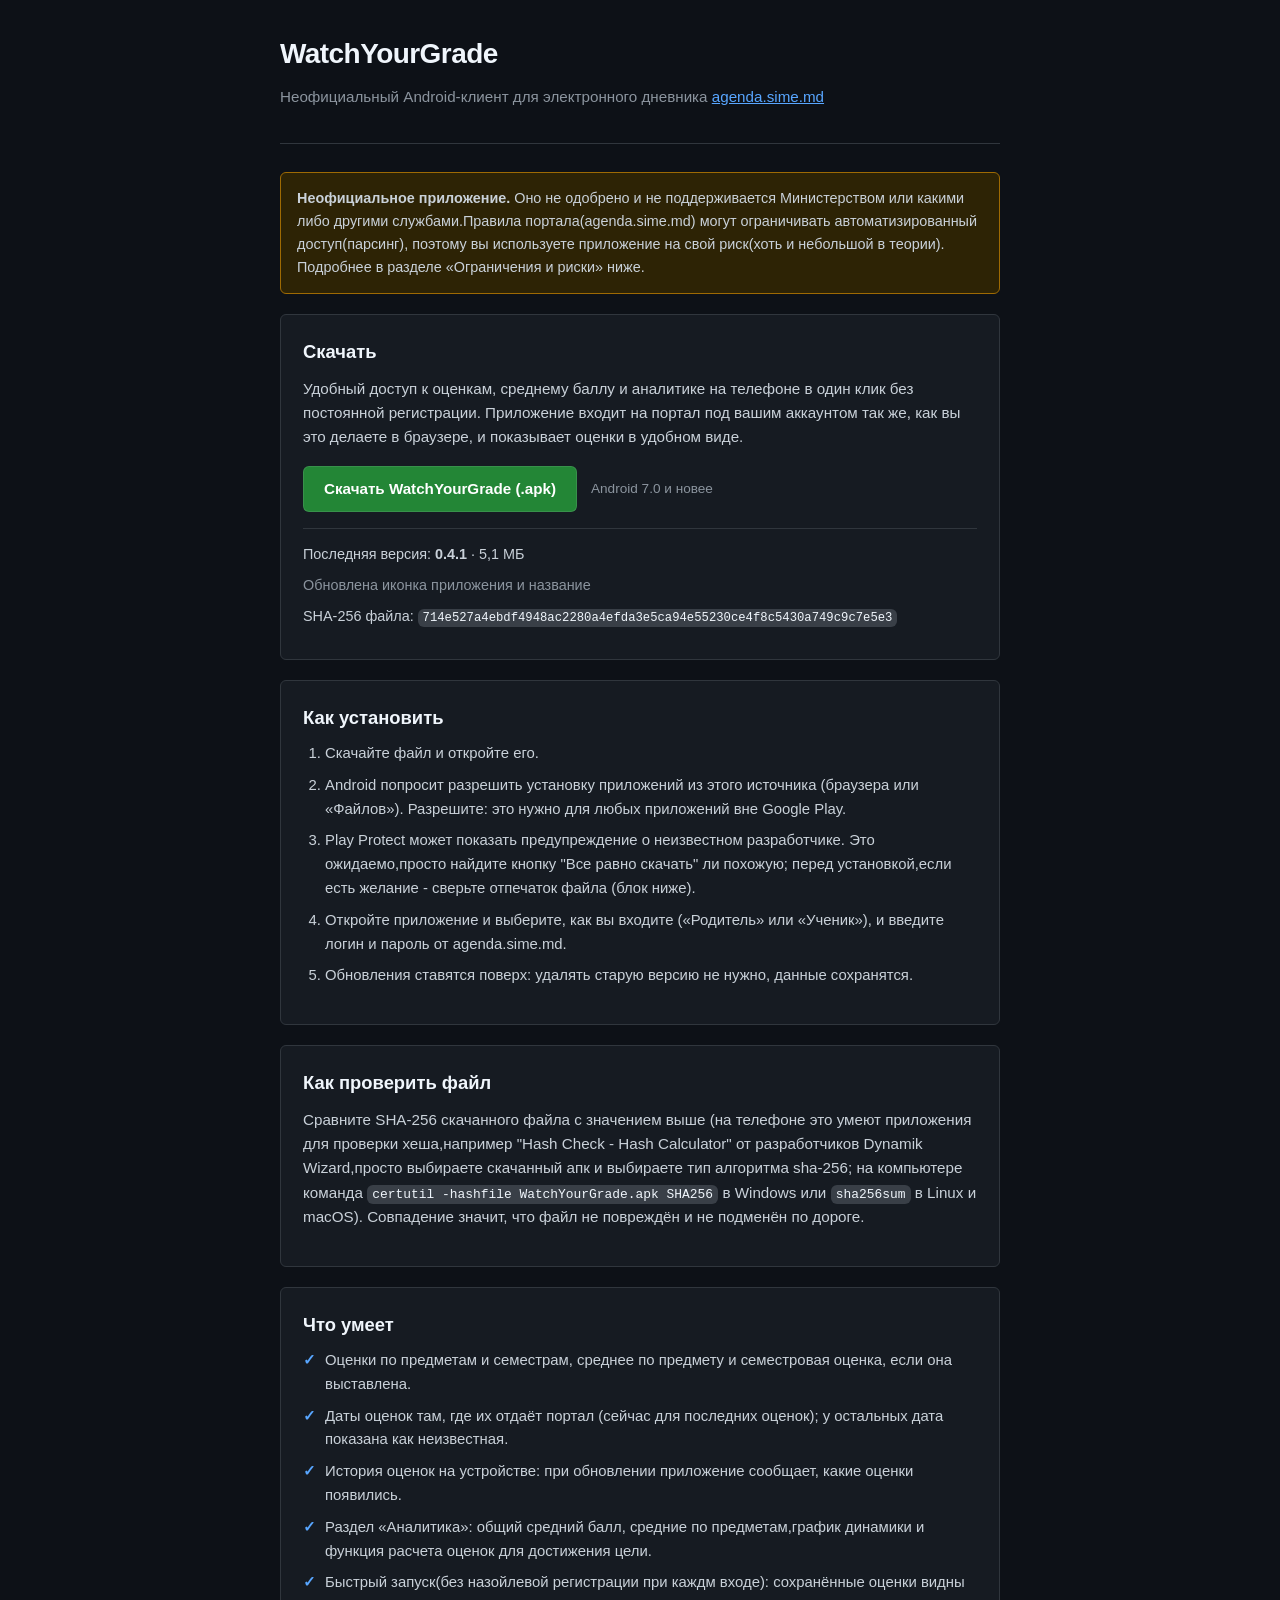
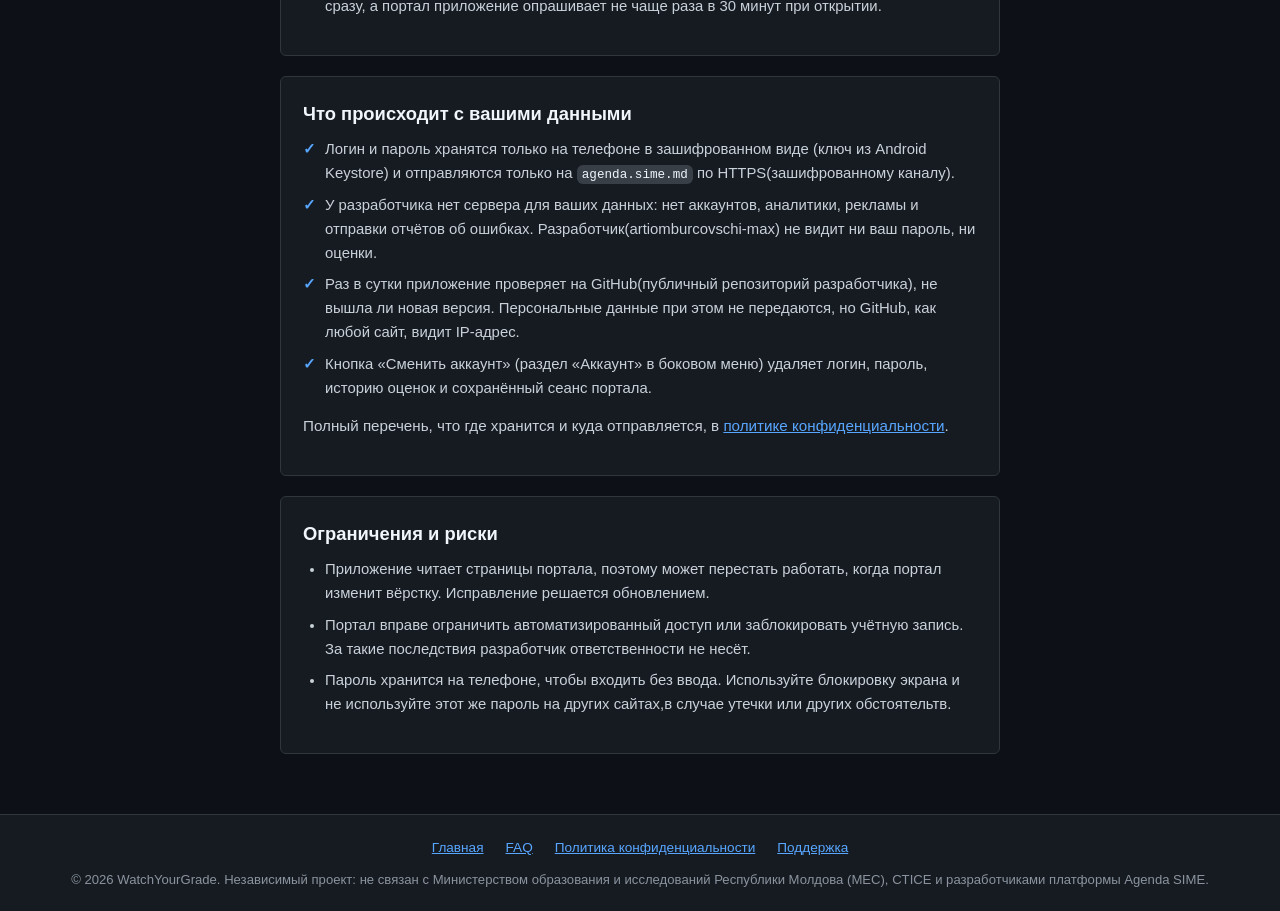
==== commit d88d12a2: "Revise text for clarity and detail in index.html Updated various sections for clarity and detail." ====
--- a/index.html
+++ b/index.html
@@ -4,8 +4,6 @@
 <meta charset="UTF-8">
 <meta name="viewport" content="width=device-width, initial-scale=1.0">
 <meta http-equiv="Content-Security-Policy" content="default-src 'none'; img-src 'self' data:; style-src 'self'; script-src 'self'; connect-src 'self'; base-uri 'none'; form-action 'none'">
-<!-- Пока сайт не запущен публично, скрываем его от поисковиков. При запуске удали эту строку. -->
-<meta name="robots" content="noindex, nofollow">
 <link rel="icon" href="data:image/svg+xml,%3Csvg xmlns='http://www.w3.org/2000/svg' viewBox='0 0 32 32'%3E%3Crect width='32' height='32' rx='6' fill='%23238636'/%3E%3Cpath d='M8 17l5 5 11-12' stroke='%23fff' stroke-width='3' fill='none'/%3E%3C/svg%3E">
 <link rel="stylesheet" href="assets/style.css">
 <meta name="description" content="WatchYourGrade: неофициальный Android-клиент для электронного дневника agenda.sime.md. Данные остаются на вашем телефоне.">
@@ -21,12 +19,12 @@
 
   <main id="main">
     <div class="notice">
-      <p><strong>Неофициальное приложение.</strong> Оно не одобрено и не поддерживается MEC / CTICE. Правила портала могут ограничивать автоматизированный доступ, поэтому вы используете приложение на свой риск. Подробнее в разделе «Ограничения и риски» ниже.</p>
+      <p><strong>Неофициальное приложение.</strong> Оно не одобрено и не поддерживается Министерством или какими либо другими службами.Правила портала(agenda.sime.md) могут ограничивать автоматизированный доступ(парсинг), поэтому вы используете приложение на свой риск(хоть и небольшой в теории). Подробнее в разделе «Ограничения и риски» ниже.</p>
     </div>
 
     <section class="card" aria-labelledby="download-title">
       <h2 id="download-title">Скачать</h2>
-      <p>Оценки, средние баллы и аналитика на телефоне. Приложение входит на портал под вашим аккаунтом так же, как это делает браузер, и показывает оценки в удобном виде.</p>
+      <p>Удобный доступ к оценкам, среднему баллу и аналитике на телефоне в один клик без постоянной регистрации. Приложение входит на портал под вашим аккаунтом так же, как вы это делаете в браузере, и показывает оценки в удобном виде.</p>
       <div class="download-area">
         <a id="download-btn" class="btn-download" href="#download-title" aria-disabled="true">Скачать WatchYourGrade (.apk)</a>
         <span class="file-info">Android 7.0 и новее</span>
@@ -44,7 +42,7 @@
       <ol>
         <li>Скачайте файл и откройте его.</li>
         <li>Android попросит разрешить установку приложений из этого источника (браузера или «Файлов»). Разрешите: это нужно для любых приложений вне Google Play.</li>
-        <li>Play Protect может показать предупреждение о неизвестном разработчике. Это ожидаемо; перед установкой сверьте отпечаток файла (блок ниже).</li>
+        <li>Play Protect может показать предупреждение о неизвестном разработчике. Это ожидаемо,просто найдите кнопку "Все равно скачать" ли похожую; перед установкой,если есть желание - сверьте отпечаток файла (блок ниже).</li>
         <li>Откройте приложение и выберите, как вы входите («Родитель» или «Ученик»), и введите логин и пароль от agenda.sime.md.</li>
         <li>Обновления ставятся поверх: удалять старую версию не нужно, данные сохранятся.</li>
       </ol>
@@ -52,7 +50,7 @@
 
     <section class="card" aria-labelledby="verify-title">
       <h2 id="verify-title">Как проверить файл</h2>
-      <p>Сравните SHA-256 скачанного файла с значением выше (на телефоне это умеют приложения для проверки хеша; на компьютере команда <code>certutil -hashfile WatchYourGrade.apk SHA256</code> в Windows или <code>sha256sum</code> в Linux и macOS). Совпадение значит, что файл не повреждён и не подменён по дороге.</p>
+      <p>Сравните SHA-256 скачанного файла с значением выше (на телефоне это умеют приложения для проверки хеша,например "Hash Check - Hash Calculator" от разработчиков Dynamik Wizard,просто выбираете скачанный апк и выбираете тип алгоритма sha-256; на компьютере команда <code>certutil -hashfile WatchYourGrade.apk SHA256</code> в Windows или <code>sha256sum</code> в Linux и macOS). Совпадение значит, что файл не повреждён и не подменён по дороге.</p>
       <div id="cert-box" hidden>
         <p>Отпечаток сертификата подписи (SHA-256), одинаковый у всех версий:</p>
         <p><code id="cert-sha"></code></p>
@@ -65,17 +63,17 @@
         <li>Оценки по предметам и семестрам, среднее по предмету и семестровая оценка, если она выставлена.</li>
         <li>Даты оценок там, где их отдаёт портал (сейчас для последних оценок); у остальных дата показана как неизвестная.</li>
         <li>История оценок на устройстве: при обновлении приложение сообщает, какие оценки появились.</li>
-        <li>Раздел «Аналитика»: общий средний балл, средние по предметам и график динамики.</li>
-        <li>Быстрый запуск: сохранённые оценки видны сразу, а портал приложение опрашивает не чаще раза в 30 минут при открытии.</li>
+        <li>Раздел «Аналитика»: общий средний балл, средние по предметам,график динамики и функция расчета оценок для достижения цели.</li>
+        <li>Быстрый запуск(без назойлевой регистрации при каждм входе): сохранённые оценки видны сразу, а портал приложение опрашивает не чаще раза в 30 минут при открытии.</li>
       </ul>
     </section>
 
     <section class="card" aria-labelledby="privacy-title">
       <h2 id="privacy-title">Что происходит с вашими данными</h2>
       <ul class="spec-list">
-        <li>Логин и пароль хранятся только на телефоне в зашифрованном виде (ключ из Android Keystore) и отправляются только на <code>agenda.sime.md</code> по HTTPS.</li>
-        <li>У разработчика нет сервера для ваших данных: нет аккаунтов, аналитики, рекламы и отправки отчётов об ошибках. Разработчик не видит ни ваш пароль, ни оценки.</li>
-        <li>Раз в сутки приложение проверяет на GitHub, не вышла ли новая версия. Персональные данные при этом не передаются, но GitHub, как любой сайт, видит IP-адрес.</li>
+        <li>Логин и пароль хранятся только на телефоне в зашифрованном виде (ключ из Android Keystore) и отправляются только на <code>agenda.sime.md</code> по HTTPS(зашифрованному каналу).</li>
+        <li>У разработчика нет сервера для ваших данных: нет аккаунтов, аналитики, рекламы и отправки отчётов об ошибках. Разработчик(artiomburcovschi-max) не видит ни ваш пароль, ни оценки.</li>
+        <li>Раз в сутки приложение проверяет на GitHub(публичный репозиторий разработчика), не вышла ли новая версия. Персональные данные при этом не передаются, но GitHub, как любой сайт, видит IP-адрес.</li>
         <li>Кнопка «Сменить аккаунт» (раздел «Аккаунт» в боковом меню) удаляет логин, пароль, историю оценок и сохранённый сеанс портала.</li>
       </ul>
       <p>Полный перечень, что где хранится и куда отправляется, в <a href="privacy.html">политике конфиденциальности</a>.</p>
@@ -84,9 +82,9 @@
     <section class="card" aria-labelledby="risk-title">
       <h2 id="risk-title">Ограничения и риски</h2>
       <ul>
-        <li>Приложение читает страницы портала, поэтому может перестать работать, когда портал изменит вёрстку. Исправление выходит обновлением.</li>
+        <li>Приложение читает страницы портала, поэтому может перестать работать, когда портал изменит вёрстку. Исправление решается обновлением.</li>
         <li>Портал вправе ограничить автоматизированный доступ или заблокировать учётную запись. За такие последствия разработчик ответственности не несёт.</li>
-        <li>Пароль хранится на телефоне, чтобы входить без ввода. Используйте блокировку экрана и не используйте этот же пароль на других сайтах.</li>
+        <li>Пароль хранится на телефоне, чтобы входить без ввода. Используйте блокировку экрана и не используйте этот же пароль на других сайтах,в случае утечки или других обстоятельтв.</li>
       </ul>
     </section>
   </main>
